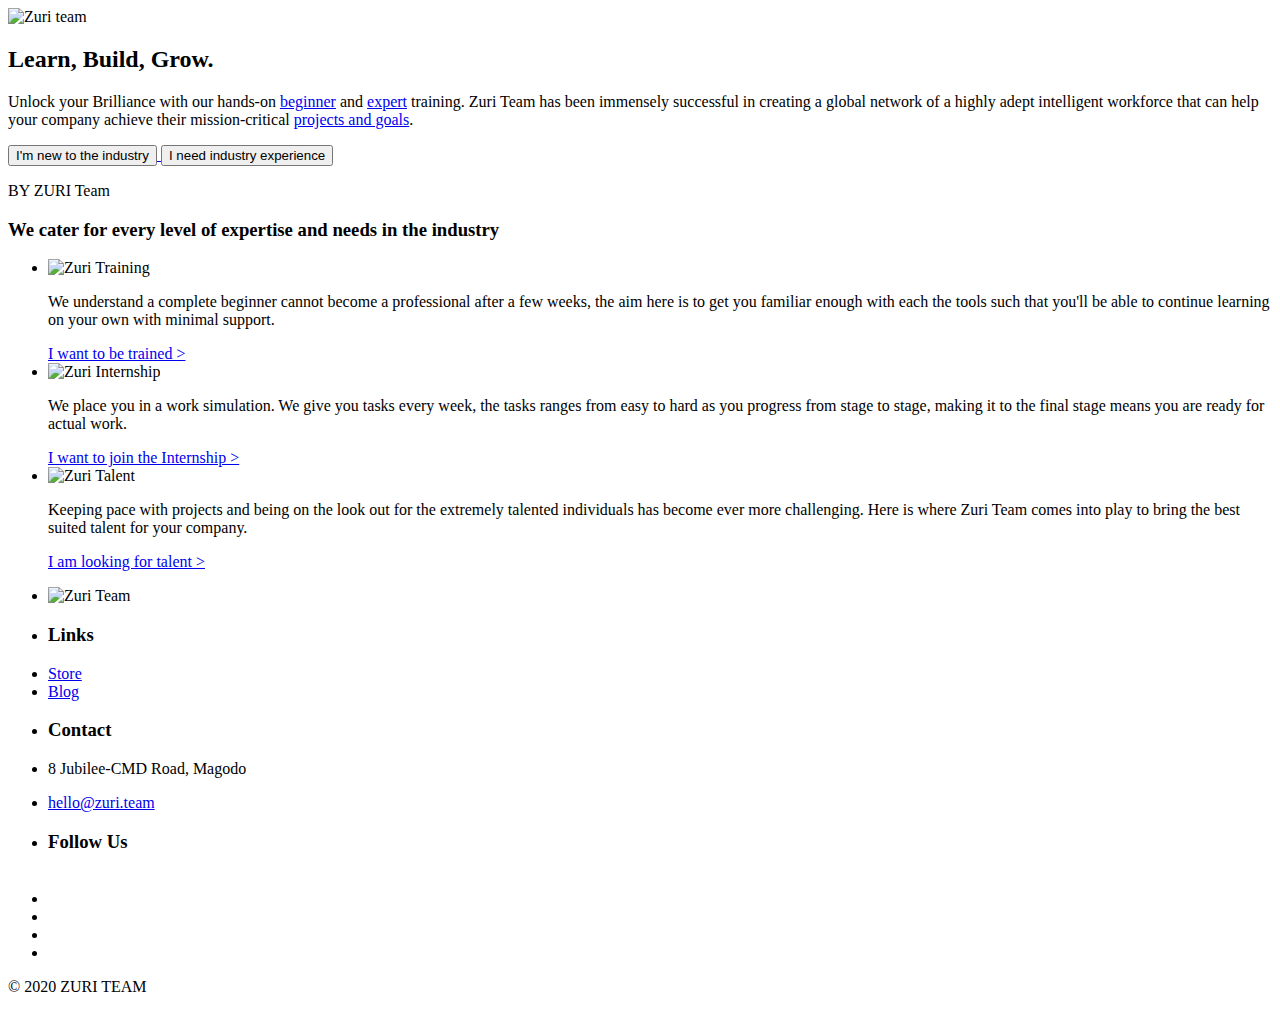
==== index.html @ 9ab47a3e "New" ====
<!DOCTYPE html>
<html lang="en">
<head>
    <meta charset="UTF-8">
    <meta http-equiv="X-UA-Compatible" content="IE=edge">
    <meta name="viewport" content="width=device-width, initial-scale=1.0">
    <title>Zuri | Learn, Build, Grow</title>
    <link rel="stylesheet" href="css/style.css">
</head>
<body>
    <header>
        <div class="img-container">
            <img src="images/zuri.team.svg" alt="Zuri team">
        </div>
        <div class="info">
            <h2 class="heading">
                Learn, Build, Grow.
            </h2>
            <p>
                Unlock your Brilliance with our hands-on
                <a href="#!">beginner</a>  and  <a href="#!">expert</a>  training. Zuri Team has 
                been immensely successful in creating a global network of a highly adept
                intelligent workforce that can help your company achieve their mission-critical
                <a href="#!">projects and goals</a>. 
            </p>
        </div>
        <div class="action-pane">
            <a href="training.html">
                <button>I'm new to the industry</button>
            </a>
            <a href="talent.html">
                <button>I need industry experience</button>
            </a>
        </div>
    </header>
    <section class="main-content">
        <p class="comment">
            BY ZURI Team
        </p>
        <h3>
            We cater for every level of expertise and needs in the industry
        </h3>
        <ul class="card-section">
            <li class="card">
                <img src="images/zuri-training-img.svg" alt="Zuri Training" class="card-header">
                <p class="card-content">
                    We understand a complete beginner cannot become
                    a professional after a few weeks, the aim here is to 
                    get you familiar enough with each the tools such that you'll 
                    be able to continue learning on your own with minimal support.
                </p>
                <div class="card-action">
                    <a href="#!"> I want to be trained ></a>
                </div>
            </li>
            <li class="card">
                <img src="images/zuri-internship-img.svg" alt="Zuri Internship" class="card-header">
                <p class="card-content">
                    We place you in a work simulation. We give
                    you tasks every week, the tasks ranges from 
                    easy to hard as you progress from stage to stage, 
                    making it to the final stage means you are ready for actual work.
                </p>
                <div class="card-action">
                    <a href="#!">I want to join the Internship > </a>
                </div>
            </li>
            <li class="card">
                <img src="images/zuri-talent-img.svg" alt="Zuri Talent" class="card-header">
                <p class="card-content">
                    Keeping pace with projects and being on 
                    the look out for the extremely talented individuals 
                    has become ever more challenging. Here is where 
                    Zuri Team comes into play to bring the best suited 
                    talent for your company.
                </p>
                <div class="card-action">
                    <a href="#!">I am looking for talent ></a>
                </div>
            </li>
        </ul>
    </section>
    <footer class="home-footer">
        <section class="footer-content">
            <ul class="header-content">
                <li>
                    <img src="images/zuri.team.svg" alt="Zuri Team">
                </li>
            </ul>
            <ul class="links">
                <li><h3>Links</h3></li>
                <li><a href="#!">Store</a></li>
                <li><a href="#!">Blog</a></li>
            </ul>
            <ul class="contact">
                <li><h3>Contact</h3></li>
                <li><p>8 Jubilee-CMD Road, Magodo</p></li>
                <li><a href="#!">hello@zuri.team</a></li>
            </ul>
            <ul class="social">
                <li><h3>Follow Us</h3></li><br>
                <li><i data-feather="facebook"></i></li>
                <li><i data-feather="twitter"></i></li>
                <li><i data-feather="instagram"></i></li>
                <li><i data-feather="linkedin"></i></li>
            </ul>
        </section>
        <section class="footer-bottom">
            <p>© 2020 ZURI TEAM</p>
        </section>
    </footer>

    <script src="js/feather.js"></script>
</body>
</html>
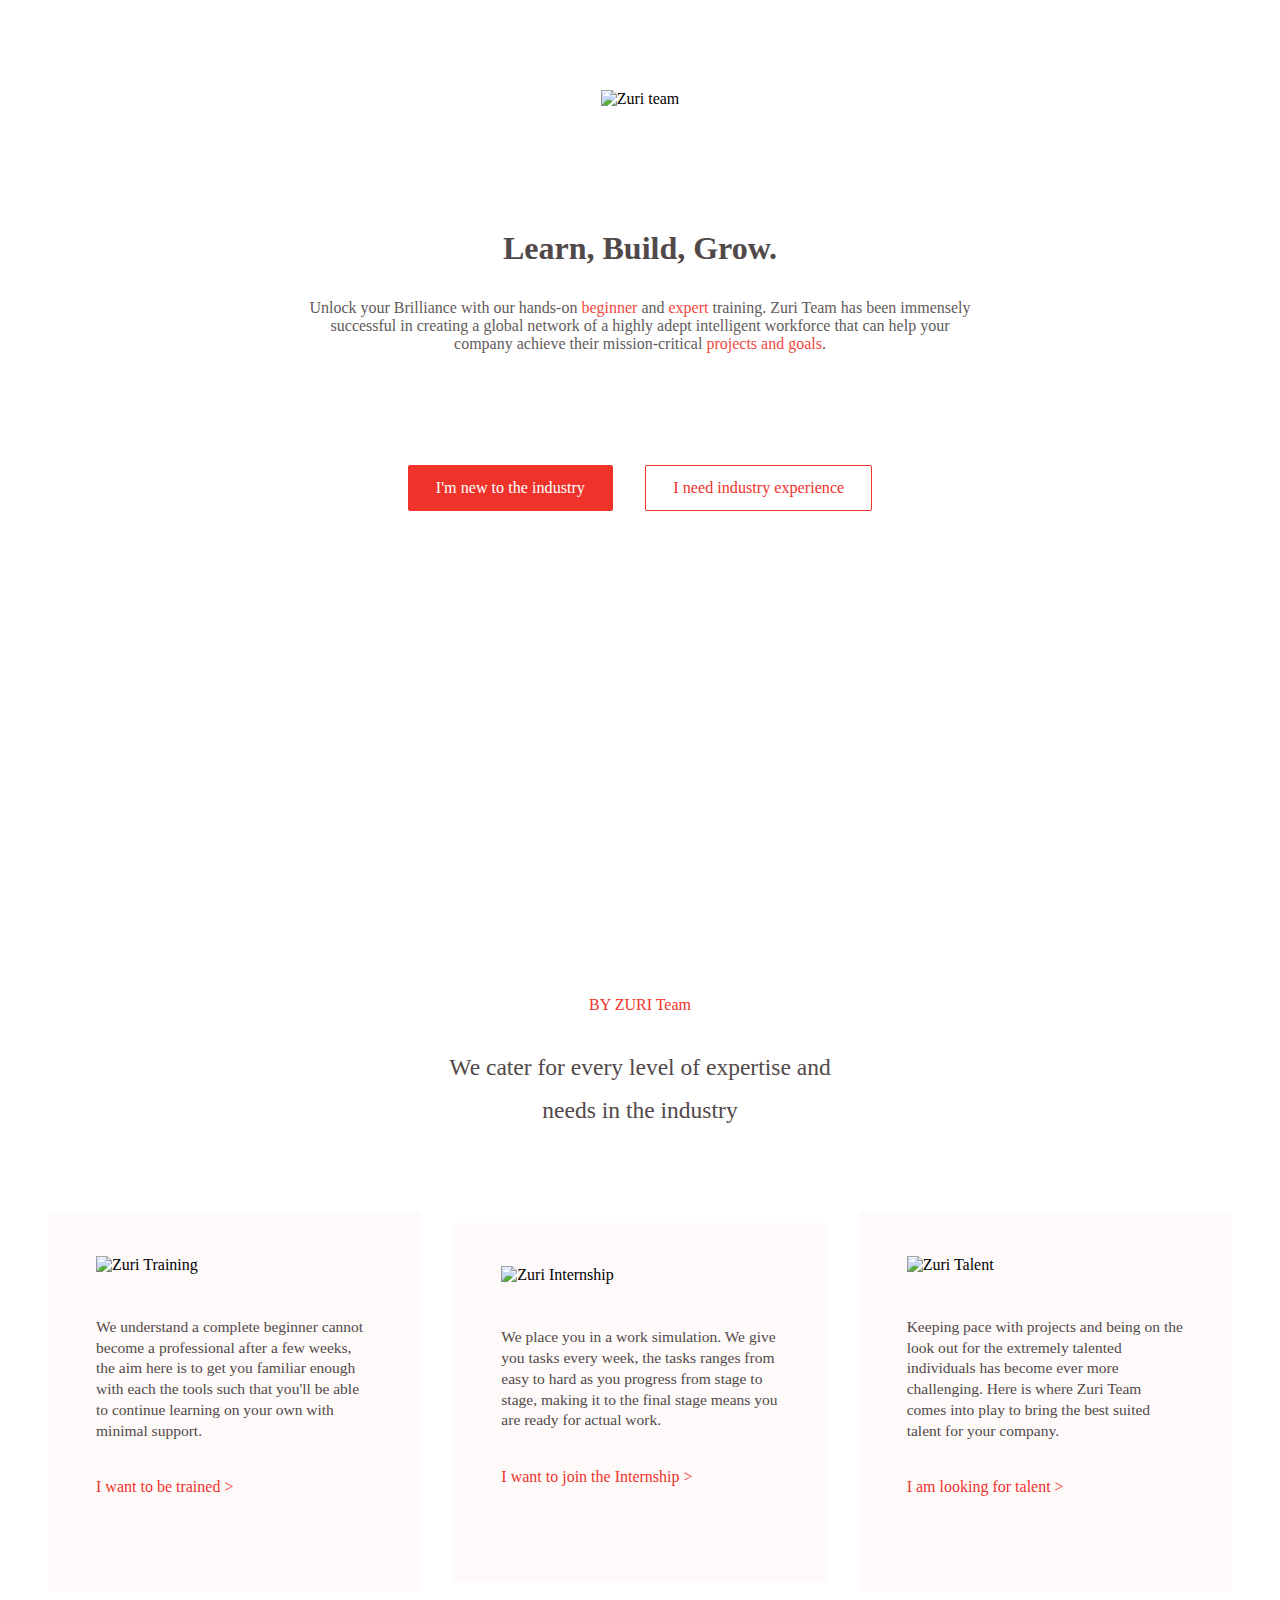
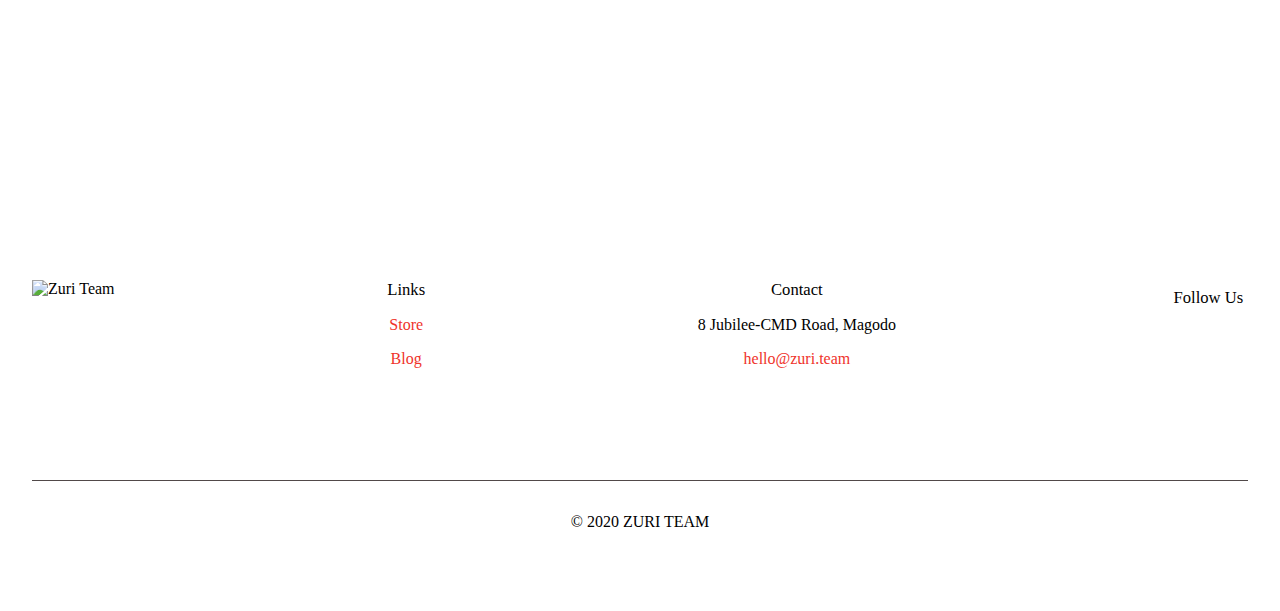
==== commit ac98c1a9: "Adding External Font" ====
--- a/index.html
+++ b/index.html
@@ -6,6 +6,7 @@
     <meta name="viewport" content="width=device-width, initial-scale=1.0">
     <title>Zuri | Learn, Build, Grow</title>
     <link rel="stylesheet" href="css/style.css">
+    <link href="https://fonts.cdnfonts.com/css/dm-sans" rel="stylesheet">
 </head>
 <body>
     <header>
--- a/css/style.css
+++ b/css/style.css
@@ -0,0 +1,1099 @@
+*{
+    margin:0;
+    padding:0;
+    font-family: 'dm sans';
+}
+
+@import url('https://fonts.cdnfonts.com/css/dm-sans');    
+
+:root{
+    --text-color : #514949; 
+    --theme-color: #ef332b;
+}
+
+header{
+    display: flex;
+    flex-direction: column;
+    background-image: url('../images/hero-bg.svg');
+    background-size: cover;
+    background-position: center center;
+    background-repeat: no-repeat;
+    margin-bottom: 6rem;
+    max-width:100vw;
+    height: fit-content;
+}
+
+header .img-container{
+    width:fit-content;
+    align-self: center;
+    margin:10vh 0;
+}
+
+header h2.heading{
+    text-align: center;
+    font-weight: 800;
+    color: var(--text-color);
+    font-size:2rem;
+    margin:2rem 0;
+}
+
+header p{
+    text-align:center;
+    color:var(--text-color);
+    font-size:1rem;
+    opacity:0.9;
+    align-self: center;
+    justify-self:center;
+    padding:0 24vw;
+}
+
+header p a,
+section.structure a{
+    text-decoration:none;
+    color:var(--theme-color);
+}
+
+header .action-pane{
+    display: flex;
+    justify-content: center;
+    flex-wrap: wrap;
+    margin:6rem 0;
+}
+
+header .action-pane button{
+    margin:1rem;
+    padding:.8rem 1.7rem;
+    outline:none;
+    border-radius: 2px;
+    font-size:1.01rem;
+    border:1px solid var(--theme-color);
+    background-color: white;
+    color:var(--theme-color);
+    transition: .43s cubic-bezier(0.23, 1, 0.320, 1) all;
+    font-weight: 500;
+}
+
+header .action-pane button:hover{
+    background-color: var(--theme-color);
+    color:white;
+}
+
+header .action-pane a:first-of-type button{
+    background-color: var(--theme-color);
+    color:white;
+}
+
+header .action-pane a:first-of-type button:hover{
+    background-color: white;
+    color:var(--theme-color)
+}
+
+section.main-content p.comment,
+section.main-content h3{
+    text-align:center;
+}
+
+section.main-content p.comment{
+    color:var(--theme-color);
+}
+
+section.main-content h3{
+    font-size:1.47rem;
+    font-weight: 400;
+    color:var(--text-color);
+    margin:2rem 0;
+    padding:0 34vw;
+    line-height: 2.7rem;
+}
+
+section.main-content ul.card-section{
+    display: flex;
+    flex-direction: column;
+    margin:4rem 0;
+}
+
+section.main-content ul.card-section li.card{
+    list-style: none;
+    background-color:#fffafa;
+    width:25vw;
+    padding:0 1.9vw;
+    margin:1rem;
+    align-self: center;
+    padding-bottom:2rem;
+}
+
+section.main-content ul.card-section li.card img.card-header{
+    margin:2.7rem 0;
+}
+
+section.main-content ul.card-section li.card p.card-content{
+    color:var(--text-color);
+    font-size: 0.97rem;
+    line-height: 1.3rem;
+    padding-bottom: 2.3rem;
+}
+
+section.main-content ul.card-section li.card a{
+    text-decoration: none;
+    color:var(--theme-color);
+    font-size:1rem;
+}
+
+footer.home-footer{
+    margin-top:15rem;
+}
+
+footer.talent-footer{
+    justify-content: space-between;
+    padding:2rem 7vw;
+    flex-direction: row;
+    background-color: #161617;
+}
+
+footer.talent-footer div{
+    display: grid;
+    color:white;
+}
+
+footer.talent-footer div img{
+    margin-bottom: 2.5rem;
+}
+
+footer.talent-footer div li{
+    list-style: none;
+    display: inline-flex;
+    margin:0 .4rem;
+}
+
+footer.talent-footer div a{
+    color:white;
+    opacity: .9;
+    font-size:1.07rem;
+    text-decoration: none;
+    margin-top:.5rem;
+}
+
+footer{
+    display: flex;
+    padding:2rem;
+    flex-direction: column;
+    justify-content: center;
+    text-align: center;
+}
+
+footer section.footer-content{
+    display: flex;
+    flex-direction: column;
+    justify-content: center;
+    align-content: center;
+    padding-bottom:6rem;
+    border-bottom:1px solid var(--text-color);
+}
+
+footer section.footer-content li{
+    list-style: none;
+    margin-bottom:1rem;
+}
+
+footer section.footer-content li h3{
+    font-weight: 500;
+    font-size: 1.04rem;
+}
+
+footer section.footer-content li a{
+    color:var(--theme-color);
+    text-decoration: none;
+}
+
+footer section.footer-content ul.social li{
+    display: inline-flex;
+    justify-content:space-evenly;
+    margin:.5rem .3rem;
+}
+
+footer section.footer-bottom p{
+    text-align: center;
+    margin:2rem 0 3rem  0;
+}
+
+nav{
+    position:fixed;
+    display:flex;
+    justify-content:space-between;
+    padding:0 7vw;
+    width:86vw;
+    background-color:white;
+    z-index: 1;
+}
+
+nav ul.header{
+    padding:.7rem 0;
+}
+
+nav ul li{
+    list-style: none;
+    display:inline-block;
+    padding:.8rem;
+    margin:0 .4rem;
+}
+
+nav ul.links li.active{
+    border-bottom: 2px solid var(--theme-color);
+}
+
+nav ul li a{
+    text-decoration:none;
+    color:var(--text-color);
+    margin:0 .2rem;
+    padding:1rem .2rem;
+}
+
+nav ul li a button, 
+section.banner div.info button,
+section.why-us .hire-talent .buttons button,
+section.search-ended .text button,
+section.get-started .info button,
+section.scope .buttons button,
+section.faqs .buttons button,
+section.started button{
+    border:none;
+    outline:none;
+    background-color: var(--theme-color);
+    color:white;
+    padding:.58rem 2.3rem;
+    font-size:1.07rem;
+    border-bottom-right-radius: 9px;
+}
+
+section.banner{
+    margin:5rem 0 2rem 0;
+    padding:2rem 7vw;
+    display:flex;
+    flex-wrap: wrap;
+    justify-content:space-evenly;
+}
+
+section.banner div.info{
+    margin-top: 4rem;
+}
+
+section.banner div.info h3{
+    font-size:2.3rem;
+    margin-top:4rem;
+}
+
+section.banner div.info h3 a, 
+section.impact h3 a,
+section.why-us h3 a,
+section.search-ended .text a,
+section.why-zuri a,
+section.scope a,
+section.faqs a{
+    text-decoration: none;
+    color:var(--theme-color);
+}
+
+section.search-ended .text a{
+    font-size: 1.08rem;
+}
+
+section.search-ended .text p{
+    text-align: center;
+    justify-self: center;
+    font-size: 1.14rem;
+}
+
+section.banner div.info p{
+    width:30rem;
+    line-height: 1.53rem;
+    font-size:1.17rem;
+    color:var(--text-color);
+    margin:2.4rem 0;
+}
+
+section.banner div.info button:last-of-type,
+section.why-us .hire-talent .buttons button:last-of-type{
+    margin:0 .8rem;
+    background-color: var(--text-color);
+}
+
+section.banner .image img{
+    width:30rem;
+    margin-top:3rem;
+    color:var(--text-color);
+}
+
+section.impact{
+    padding:4rem 7vw;
+    display: flex;
+    flex-wrap: wrap;
+    justify-content: space-between;
+    background-color: #fffafa;
+    padding-bottom: 6rem;
+}
+
+section.impact h3, 
+section.why-us h3,
+section.search-ended .text h3,
+section.why-zuri h3,
+section.get-started .info h3,
+section.scope h3,
+section.faqs h3,
+section.structure h3,
+section.started h3{
+    font-size:2.5rem;
+    line-height: 3.3rem;
+    margin-top:2rem;
+}
+
+section.search-ended .text .button-container{
+    display: flex;
+    justify-content: center;
+}
+
+section.search-ended .text .button-container button{
+    margin:2rem 0;
+}
+
+section.search-ended .text .button-container button,
+nav ul.links button.enroll,
+section.get-started .info button,
+section.scope .buttons button,
+section.faqs .buttons button,
+section.started button{
+    border-radius:3rem;
+}
+
+section.impact h4{
+    font-size:1.4rem;
+    margin:.7rem 0;
+}
+
+section.impact h5{
+    font-size: 1.16rem;
+    font-weight: 500;
+    color:var(--text-color);
+}
+
+section.impact ul{
+    margin-top:1rem;
+}
+
+section.impact ul li{
+    list-style: none;
+    display: inline-flex;
+    background-color: white;
+    padding:.5rem .7rem;
+    border-radius:4px;
+    margin:.4rem;
+}
+
+section.impact div.info{
+    width:35rem;
+}
+
+section.impact div.image img{
+    height:25rem;
+}
+
+section.why-us{
+    padding-top:3rem;
+}
+
+section.why-us .skills,
+section.why-us .hire-talent{
+    padding:1rem 7vw;
+}
+
+section.why-us .skills ul{
+    margin-top:2rem;
+}
+
+section.why-us .skills ul li{
+    list-style: none;
+    display: inline-flex;
+    margin:.3rem 0;
+    margin-right:1rem;
+    padding:.85rem 1.4rem;
+    color:var(--text-color);
+    font-size: 1.09rem;
+    border-radius: 5px;
+    opacity: .9;
+    box-shadow: .17rem .17rem .9rem rgba(0, 0, 0, .13);
+    transition: .45s all cubic-bezier(0.39, 0.575, 0.565, 1);
+}
+
+section.why-us .skills ul li:hover{
+    box-shadow: .26rem .26rem 1.57rem rgba(0, 0, 0, .13);
+    transform: translateY(-1rem);
+}
+
+section.why-us h3,
+section.why-zuri h3,
+section.scope h3,
+section.started h3{
+    width:35rem;
+}
+
+section.search-ended .text{
+    width:30rem;
+}  
+
+section.why-us .hire-talent{
+    background-color: #fff8e5;
+    margin-top: 3rem;
+}
+
+section.why-us .hire-talent{
+    display: grid;
+}
+
+section.why-us .hire-talent h3,
+section.search-ended .text h3,
+section.faqs h3,
+section.structure h3{
+    text-align: center;
+    justify-self: center;
+    margin:3rem 0;
+}
+
+section.why-us .hire-talent ul{
+    display: flex;
+    flex-wrap: wrap;
+    justify-content: center;
+}
+
+section.why-us .hire-talent ul li{
+    list-style-type: none;
+    display: inline-grid;
+    background-color: white;
+    width: 17rem;
+    padding:3rem 1.8rem;
+    flex-direction: column;
+    justify-content: center;
+    align-content: center;
+    margin:1rem;
+    border-bottom-right-radius: 25px;
+}
+
+section.why-us .hire-talent ul li img{
+    justify-self: center;
+    margin:1.3rem 0;
+}
+
+section.why-us .hire-talent ul li p{
+    text-align: center;
+    font-size: 1.02rem;
+    color:var(--text-color);
+}
+
+section.why-us .hire-talent .buttons{
+    margin:2rem 0;
+    display: flex;
+    justify-content: center;
+}
+
+section.search-ended{
+    display:flex;
+    margin-top:8rem;
+    flex-wrap: wrap;
+}
+
+section.search-ended img{
+    height: 25rem;
+}
+
+section.powered-by{
+    margin:2rem 7vw;
+    display: flex;
+    justify-content: space-between;
+    align-content: center;
+    border-top:1px solid var(--text-color);
+    border-bottom:1px solid var(--text-color);
+}
+
+section.powered-by  h3,
+section.powered-by p{
+    align-self: center;
+    width:30rem;
+}
+
+section.powered-by p,
+section.started p{
+    font-size:1.09rem;
+}
+
+section.why-zuri{
+    padding:2rem 7vw;
+}
+
+section.why-zuri a,
+section.faqs a{
+    font-size:1.29rem;
+}
+
+section.why-zuri .header{
+    display: flex;
+    justify-content: space-between;
+}
+
+section.why-zuri ul{
+    display: flex;
+    flex-wrap: wrap;
+    justify-content:space-between;
+}
+
+section.why-zuri ul li{
+    display: inline-block;
+    width: 15rem;
+    padding:5rem 3.3rem;
+    border-radius: 1.3rem;
+    margin:1.5rem 0;
+    background-color: white;
+    box-shadow: .4rem .4rem 1.3rem rgba(0, 0, 0, .13);
+}
+
+section.why-zuri ul li:first-of-type{
+    background-color: #ef332b;
+    color:white;
+}
+
+section.why-zuri ul li h3{
+    width:15rem;
+}
+
+section.why-zuri ul li h2{
+    font-size:3.3rem;
+    font-weight: 900;
+}
+
+section.why-zuri ul li p{
+    font-size:1.09rem;
+    margin-top:1rem;
+}
+
+section.get-started{
+    background-color: #ef332b;
+    padding:5rem 7vw;
+    display: flex;
+    flex-wrap: wrap;
+    justify-content: space-evenly;
+}
+
+section.get-started .info{
+    width:32rem;
+}
+
+section.get-started .image img{
+    width:40rem;
+}
+
+section.get-started .info{
+    color:white;
+}
+
+section.get-started .info h3{
+    margin-top:0rem;
+    margin-bottom: 4rem;
+}
+
+section.get-started .info p{
+    font-size:1.17rem;
+    width: 27rem;
+}
+
+section.get-started .info button{
+    background-color: white;
+    color:var(--theme-color);
+    margin:2rem 0;
+}
+
+section.get-started .info ul li{
+    list-style: none;
+    border:2px solid white;
+    width: fit-content;
+    display: inline-flex;
+    padding:.75rem .8rem;
+    border-radius: 3rem;
+    margin:1rem 1rem 1rem 0;
+}
+
+section.get-started .info ul li img{
+    height: 3rem;
+}
+
+section.get-started .info ul li p{
+    width: 7rem;
+    align-self: center;
+    margin:0 .7rem;
+    margin-right: 2rem;
+    font-size: 1.07rem;
+}
+
+section.scope{
+    padding:3rem 7vw;
+}
+
+section.scope a,
+section.structure a{
+    font-size: 1.72rem;
+    margin-top: 2.5rem;
+}
+
+section.scope h3{
+    margin-top:0rem
+}
+
+section.scope ul{
+    display: flex;
+    flex-wrap: wrap;
+    justify-content:space-between;
+    margin:4rem 0;
+}
+
+section.scope ul li{
+    box-shadow: .4rem .4rem 1.2rem rgba(0, 0, 0, .13);
+    list-style: none;
+    border-radius: 1.4rem;
+    margin:1rem 0;
+    padding:2.2rem 1.9rem;
+}
+
+section.scope ul li h4{
+    color:var(--text-color);
+    font-size:1.4rem;
+}
+
+section.scope ul li div.image-box img{
+    height: 2.3rem;
+    margin-right:.7rem;
+}
+
+section.scope ul li div.image-box{
+    padding:1rem 0;
+}
+
+section.scope ul li p{
+    width:19rem;
+}
+
+section.scope .buttons{
+    display: flex;
+    justify-content: center;
+}
+
+section.faqs{
+    border-top:1px solid var(--text-color);
+    border-bottom:1px solid var(--text-color);
+    padding:1rem 3rem;
+    margin:0 7vw;
+    display: grid;
+    padding-top: 5rem;
+}
+
+section.faqs a,
+section.structure a{
+    text-align: center;
+    justify-self: center;
+}
+
+section.faqs ul li{
+    border:1px solid var(--text-color);
+    list-style: none;
+    padding:.1rem .137rem;
+    transition: .45s all cubic-bezier(0.19, 1, 0.22, 1);
+}
+
+section.faqs ul li .question-header{
+    display: flex;
+    justify-content: space-between;
+    margin:.4rem .8rem;
+}
+
+section.faqs ul li .question-header h4{
+    font-size: 1.2rem;
+    margin:.34rem 0;
+    font-weight: 450;
+}
+
+section.faqs ul li .answer{
+    display: none;
+    margin:.3rem .8rem; 
+}
+
+section.faqs .buttons button{
+    display: flex;
+    justify-content: center;
+    align-content: center;
+    margin-left: 1rem;
+}
+
+section.faqs .buttons p{
+    align-self: center;
+}
+
+section.faqs .buttons button p{
+    align-self: center;
+    margin:0 .5rem;
+}
+
+section.faqs .buttons button div{
+    display: flex;
+    align-content: center;
+}
+
+section.structure div.paths{
+    display: flex;
+    justify-content: center;
+    flex-wrap: wrap;
+}
+
+section.structure div.paths div{
+    background-color: #1b1a20;
+    color:white;
+    border-radius: 2rem;
+    padding:3.3rem 3rem;
+    width:22rem;
+    margin:1.3rem 1.5rem;
+}
+
+section.structure div.paths div h4{
+    font-size: 2rem;
+}
+
+section.structure div.paths div h5{
+    font-size: 1.25rem;
+    margin-top:2rem;
+}
+
+section.structure div.paths div p{
+    text-align: left;
+    margin:1rem 0;
+}
+
+section.structure div.paths div li{
+    margin:.25rem 0;
+    font-size: 1rem;
+    line-height: 1.42rem;
+}
+
+section.structure div.paths ul li{
+    list-style: none;
+}
+
+section.faqs .buttons{
+    display: flex;
+    justify-content: center;
+    margin:3rem 0;
+    flex-wrap: wrap;
+}
+
+section.structure{
+    display: grid;
+}
+
+section.structure p{
+    font-size: 1.09rem;
+    text-align: center;
+}
+
+.holder{
+    padding:3rem 7vw;
+}
+
+.holder section.started{
+    border-radius: 2rem;
+    background-color: var(--theme-color);
+    padding:5rem 0;
+    color:white;
+    display: grid;
+    flex-direction: column;
+    justify-content: center;
+    align-content: center;
+}
+
+.holder section.started .buttons{
+    display: flex;
+    justify-content: center;
+    margin:2rem 0;
+}
+
+.holder section.started button{
+    background-color: white;
+    color:var(--theme-color);
+}
+
+.holder section.started p,
+.holder section.started h3{
+    text-align: center;
+}
+
+footer.training{
+    background-color: white;
+    color:black;
+}
+
+footer.training p,
+footer.training.talent-footer a{
+    color:black;
+}
+
+footer.training p{
+    text-align: left;
+}
+
+footer.training div a{
+    text-align: right;
+}
+
+footer.training .links a{
+    margin-left:1rem;
+}
+
+footer.training .links{
+    display: flex;
+}
+
+footer.training.talent-footer ul li{
+    background-color: var(--theme-color);
+    padding:.5rem;
+    border-radius: 50%;
+}
+
+@media screen and (max-width:1024px){
+    nav ul.links li{
+        display: none;
+    }
+
+    nav{
+        justify-content: space-between;
+        padding:0 1vw;
+        width:100%; 
+    }
+
+    nav ul.links li.show{
+        display: block;
+    }
+
+    section.search-ended{
+        justify-content: center;
+    }
+
+    section.why-zuri h3{
+        font-size:1.43rem;
+        font-weight: 500;
+        line-height: 1.6rem;
+    }
+
+    section.why-zuri .header img{
+        display: none;
+    }
+
+    section.why-zuri ul li,
+    section.scope ul li,
+    section.started,
+    section.structure .paths div{
+        width:90vw;
+    }
+
+    section.powered-by{
+        flex-direction: column;
+        justify-content: center;
+        padding:1.3rem 0;
+    }
+
+    section.powered-by img{
+        width:14rem;
+        align-self: center;
+    }
+
+    section.why-us h3,
+    section.why-zuri h3,
+    section.scope h3,
+    section.started h3,
+    section.powered-by h3,
+    section.powered-by p,
+    section.get-started h3,
+    section.get-started p,
+    section.faqs h3,
+    section.banner h3,
+    section.p h3{
+        max-width:80vw;
+        font-size: 1.72rem;
+        line-height: 2rem;
+    }
+
+    section{
+        width: 100vw !important;
+        margin-left: 0;
+        margin-right: 0;
+    }
+
+    section.get-started .image img{
+        max-width:80vw;
+        height: 20rem;
+    }
+
+    section.faqs{
+        display: flex;
+        flex-direction: column;
+        padding:1rem 0rem;
+        align-content: center;
+        justify-content: center;
+        margin:0 5vw;
+    }
+
+    section.faqs ul li{
+        align-self: center;
+    }
+
+    footer.talent-footer{
+        display: flex;
+        flex-direction: column;
+    }  
+
+    section.search-ended{
+        width:90vw;
+        margin-left: 5vw;
+    }
+
+    section.search-ended img{
+        max-width: 80vw;
+    }
+
+    section.structure div.paths{
+        padding:0;
+    }
+
+    section.structure div.paths div{
+        width:60vw;
+    }
+
+    section.banner div.image{
+        display: none;
+    }
+
+    section.banner{
+        width:fit-content;
+        padding:0;
+    }
+
+    section.banner div.info p,
+    section.banner div.info h3,
+    div.hire-talent h3,
+    section.impact .info h3{
+        max-width:20rem;
+        font-size: 1.72rem;
+        line-height: 2rem;
+    }
+
+    section.impact{
+        padding:0;
+        display: flex;
+        justify-content: center;
+    }
+
+    section.impact div.info{
+        padding: 1rem;
+    }
+
+    section.impact div.image{
+        margin:0 2rem;
+    }
+
+    section.impact div.image img{
+        width:20rem;
+        height: 18rem;
+    }
+
+    section.banner div.info h3{
+        text-align: center;
+    }
+
+    section.banner div.info p{
+        font-size: 1.132rem;
+    }
+
+    section.banner .buttons{
+        display: flex;
+        flex-direction: column;
+    }
+
+    div.hire-talent{
+        padding:0;
+        display: grid;
+    }
+
+    section.why-us div.hire-talent ul li{
+        padding:0;
+    }
+
+    div.hire-talent ul li p{
+        margin:1rem;
+    }
+
+    section.banner .buttons button, 
+    .hire-talent .buttons button{
+        margin-bottom:1rem;
+    }
+
+    .hire-talent .buttons{
+        flex-wrap: wrap;
+    }
+}
+
+
+@media screen and  (min-width: 1024px){
+    header{
+        height:100vh;
+    }
+
+    section.main-content ul.card-section{
+        flex-direction: row;
+        padding:0 2rem;
+    }
+
+   section.main-content ul.card-section li.card{
+        padding: 0 3rem;
+        padding-bottom:6rem;
+    }
+
+    footer section.footer-content{
+        flex-direction: row;
+        justify-content: space-between;
+    }
+}
+
+@media screen and (max-width:480px){
+    header p, section.main-content h3{
+        padding:0 2vw;
+    }
+
+    section.main-content ul.card-section li.card{
+        padding: 0 2.2rem;
+        padding-bottom:2rem;
+        width:75vw;
+    }
+
+    nav ul.header li img{
+        height: 1.3rem;
+    }
+}
+
+@media screen and (min-width:480px) and (max-width:1024px){
+    header p, section.main-content h3{
+        padding:0 10vw;
+    }
+
+    footer{
+        padding:4rem;
+    }
+
+    section.main-content ul.card-section{
+        width:75vw;
+    }
+
+    section.main-content ul.card-section li.card{
+        padding:2rem;
+    }
+}
